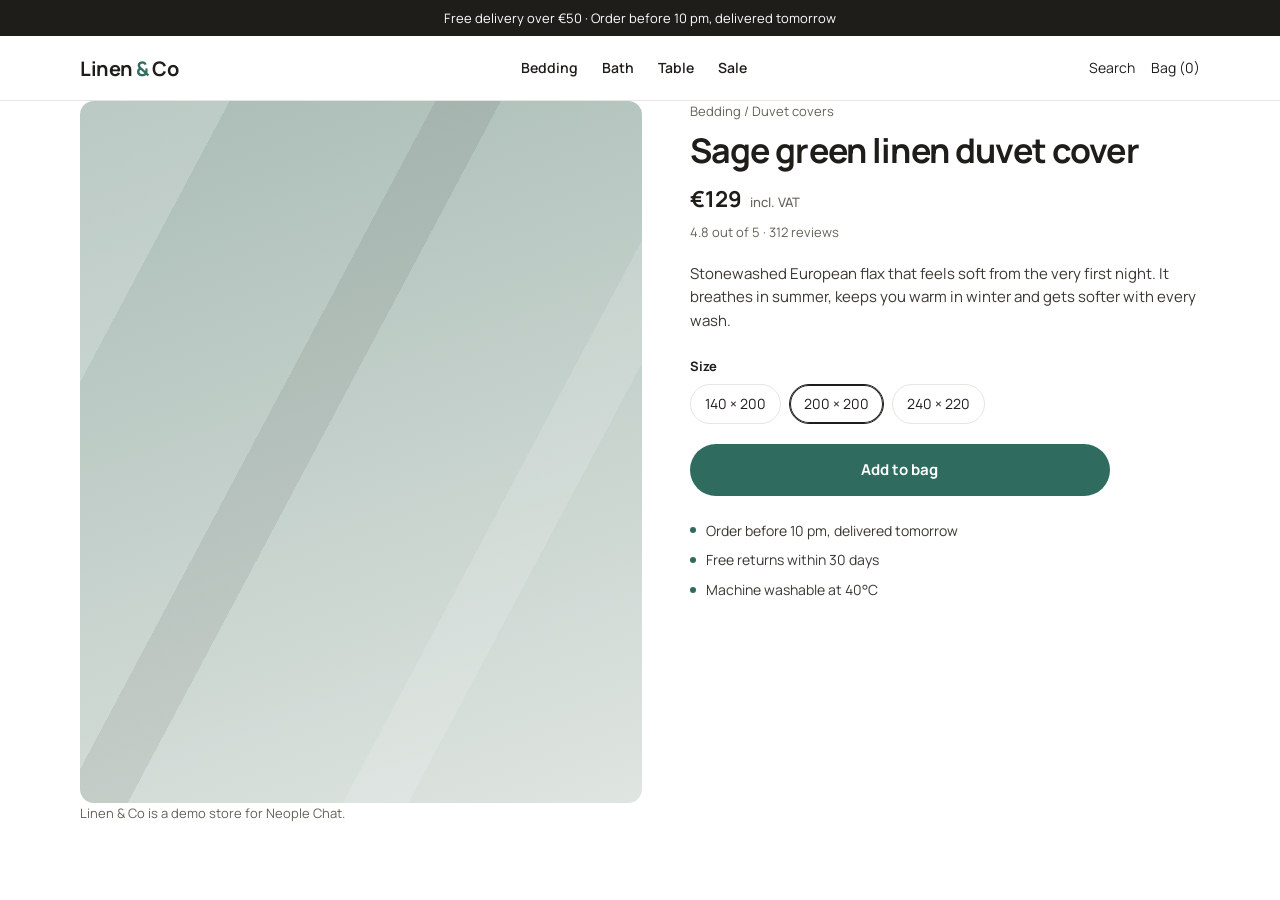
==== index.html @ baf82817 "Linen & Co demo store with the Neople Chat widget Co-Authored-By: Claude Opus 5.5 <noreply@anthropic" ====
<!doctype html>
<html lang="en">
    <head>
        <meta charset="UTF-8" />
        <meta name="viewport" content="width=device-width, initial-scale=1, viewport-fit=cover" />
        <meta name="robots" content="noindex" />
        <title>Linen &amp; Co · Chat with Nora</title>
        <link rel="preconnect" href="https://fonts.googleapis.com" />
        <link rel="preconnect" href="https://fonts.gstatic.com" crossorigin />
        <link rel="stylesheet" href="https://fonts.googleapis.com/css2?family=Manrope:wght@400;500;600;700&display=swap" />
        <style>
            body {
                margin: 0;
                background: #fff;
                color: #1f1d1a;
                font: 15px/1.55 Manrope, ui-sans-serif, system-ui, sans-serif;
            }
            .wrap {
                max-width: 1120px;
                margin: 0 auto;
                padding: 0 16px;
            }
            .topbar {
                background: #1f1d1a;
                color: #fff;
                padding: 8px 16px;
                text-align: center;
                font-size: 13px;
            }
            header {
                border-bottom: 1px solid #e8e5de;
            }
            header .wrap {
                display: flex;
                height: 64px;
                align-items: center;
                justify-content: space-between;
                gap: 20px;
            }
            .logo {
                font-size: 20px;
                font-weight: 700;
                letter-spacing: -0.025em;
            }
            .logo span,
            .points li::before {
                color: #2f6b5e;
            }
            nav {
                display: none;
                gap: 24px;
                font-size: 14px;
                font-weight: 600;
            }
            .tools {
                display: flex;
                gap: 16px;
                font-size: 14px;
            }
            main {
                display: grid;
                gap: 24px;
                padding-top: 20px;
                padding-bottom: 144px;
            }
            .photo {
                aspect-ratio: 4 / 5;
                border-radius: 14px;
                background:
                    linear-gradient(
                        118deg,
                        rgba(255, 255, 255, 0.2) 0 16%,
                        transparent 16% 38%,
                        rgba(0, 0, 0, 0.07) 38% 45%,
                        transparent 45% 68%,
                        rgba(255, 255, 255, 0.14) 68% 75%,
                        transparent 75%
                    ),
                    linear-gradient(160deg, #a9bcb5, #dfe5e1);
            }
            .muted {
                color: #66625a;
                font-size: 13px;
            }
            h1 {
                margin: 8px 0 10px;
                font-size: 28px;
                line-height: 1.25;
                letter-spacing: -0.025em;
            }
            .price {
                margin: 0;
                font-size: 22px;
                font-weight: 700;
            }
            .price small {
                margin-left: 4px;
                font-weight: 500;
            }
            .desc {
                max-width: 60ch;
                margin: 0 0 24px;
                color: #3b3833;
            }
            .label {
                margin: 0 0 8px;
                font-size: 13px;
                font-weight: 700;
            }
            .sizes {
                display: flex;
                flex-wrap: wrap;
                gap: 8px;
                margin-bottom: 20px;
            }
            .sizes span {
                border: 1px solid #e8e5de;
                border-radius: 999px;
                padding: 8px 14px;
                font-size: 14px;
            }
            .sizes .on {
                border-color: #1f1d1a;
                box-shadow: inset 0 0 0 1px #1f1d1a;
            }
            .add {
                display: flex;
                height: 52px;
                max-width: 420px;
                align-items: center;
                justify-content: center;
                border-radius: 999px;
                background: #2f6b5e;
                color: #fff;
                font-weight: 700;
            }
            .points {
                display: grid;
                gap: 8px;
                margin: 24px 0 0;
                padding: 0;
                list-style: none;
                color: #3b3833;
                font-size: 14px;
            }
            .points li {
                display: flex;
                align-items: center;
                gap: 10px;
            }
            .points li::before {
                content: "";
                width: 6px;
                height: 6px;
                flex-shrink: 0;
                border-radius: 50%;
                background: currentColor;
            }
            footer {
                padding-bottom: 32px;
                color: #66625a;
                font-size: 13px;
            }
            @media (min-width: 768px) {
                nav {
                    display: flex;
                }
                main {
                    grid-template-columns: 1.1fr 1fr;
                    gap: 48px;
                    padding-top: 32px;
                }
                h1 {
                    font-size: 34px;
                }
            }
        </style>
    </head>
    <body>
        <div class="topbar">Free delivery over €50 · Order before 10 pm, delivered tomorrow</div>
        <header>
            <div class="wrap">
                <span class="logo">Linen <span>&amp;</span> Co</span>
                <nav aria-label="Shop">
                    <span>Bedding</span>
                    <span>Bath</span>
                    <span>Table</span>
                    <span>Sale</span>
                </nav>
                <div class="tools">
                    <span>Search</span>
                    <span>Bag (0)</span>
                </div>
            </div>
        </header>
        <main class="wrap">
            <div class="photo" role="img" aria-label="Sage green linen duvet cover on a bed"></div>
            <div>
                <p class="muted" style="margin: 0">Bedding / Duvet covers</p>
                <h1>Sage green linen duvet cover</h1>
                <p class="price">€129 <small class="muted">incl. VAT</small></p>
                <p class="muted" style="margin: 6px 0 20px">4.8 out of 5 · 312 reviews</p>
                <p class="desc">
                    Stonewashed European flax that feels soft from the very first night. It breathes in summer, keeps
                    you warm in winter and gets softer with every wash.
                </p>
                <p class="label">Size</p>
                <div class="sizes">
                    <span>140 × 200</span>
                    <span class="on">200 × 200</span>
                    <span>240 × 220</span>
                </div>
                <span class="add">Add to bag</span>
                <ul class="points">
                    <li>Order before 10 pm, delivered tomorrow</li>
                    <li>Free returns within 30 days</li>
                    <li>Machine washable at 40°C</li>
                </ul>
            </div>
        </main>
        <footer class="wrap">Linen &amp; Co is a demo store for Neople Chat.</footer>
        <!-- Neople Chat, as a customer puts it on their own site: one script tag from the widget's admin page. -->
        <script src="https://chat.endpoints.neople-chat.cloud.goog/v1/widget.js" data-widget="WIDGET_KEY" async></script>
    </body>
</html>
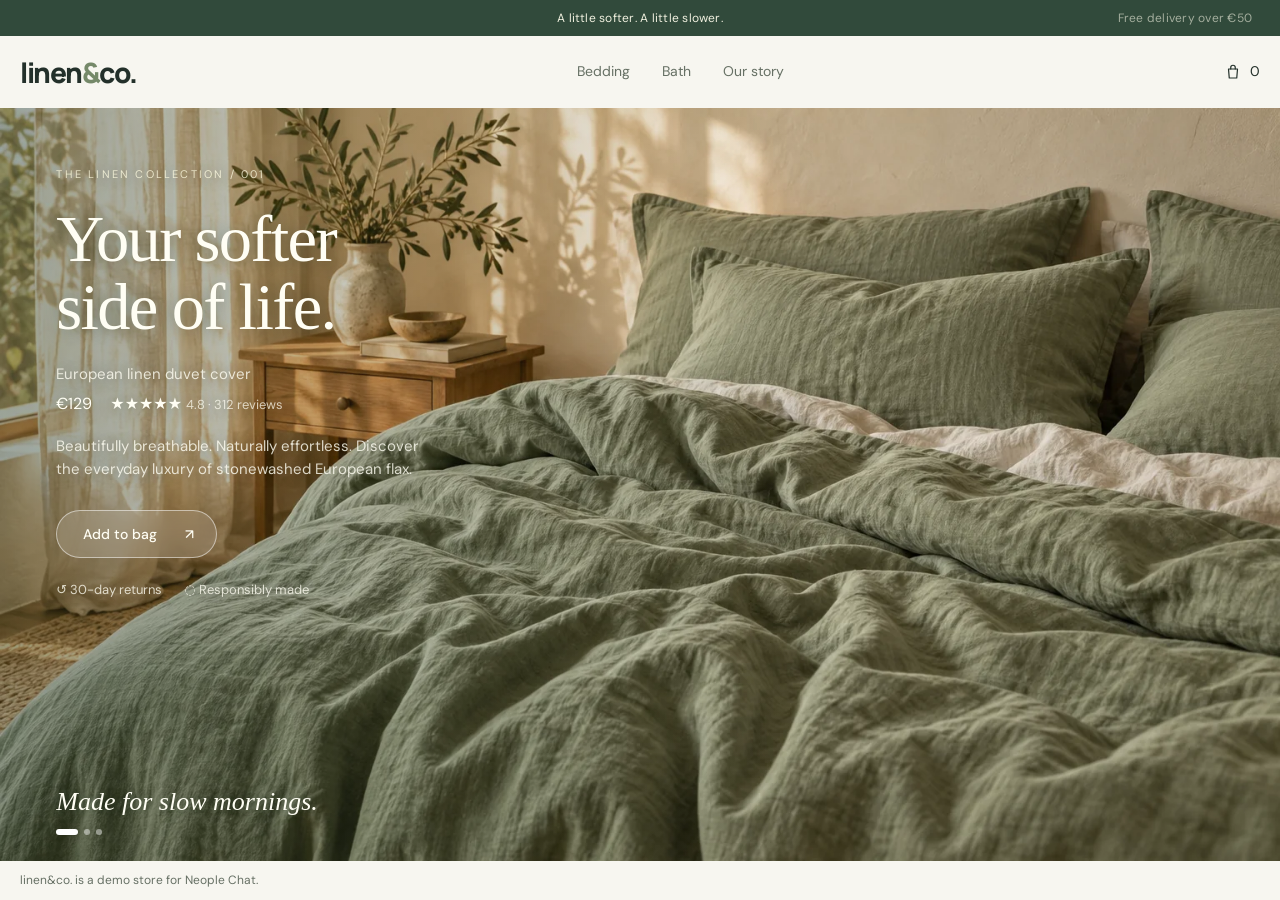
==== commit 9bf5a343: "Restyle the store like the handover prototype: sage linen photo, serif hero, the widget's greens Co-" ====
--- a/index.html
+++ b/index.html
@@ -4,222 +4,290 @@
         <meta charset="UTF-8" />
         <meta name="viewport" content="width=device-width, initial-scale=1, viewport-fit=cover" />
         <meta name="robots" content="noindex" />
-        <title>Linen &amp; Co · Chat with Nora</title>
+        <title>linen&amp;co. · Chat with Nora</title>
         <link rel="preconnect" href="https://fonts.googleapis.com" />
         <link rel="preconnect" href="https://fonts.gstatic.com" crossorigin />
-        <link rel="stylesheet" href="https://fonts.googleapis.com/css2?family=Manrope:wght@400;500;600;700&display=swap" />
+        <link
+            rel="stylesheet"
+            href="https://fonts.googleapis.com/css2?family=DM+Sans:wght@400;500;600&family=Manrope:wght@700;800&display=swap"
+        />
+        <link rel="preload" as="image" href="images/bedroom.webp" imagesrcset="images/bedroom-768.webp 768w, images/bedroom.webp 1536w" imagesizes="100vw" />
         <style>
+            /* The shop from the handover prototype ("linen&co."): one full-bleed photo of sage linen, the same greens and
+               ivory as the widget's Ivory finish, so the page and Nora's glass panel read as one design. */
+            :root {
+                --forest: #314a3b;
+                --banner-ink: #f0f0df;
+                --ivory: #f7f6f0;
+                --ink: #23302a;
+                --muted: #667064;
+                --sage: #758969;
+                --on-photo: #fffef4;
+                --on-photo-soft: rgba(255, 254, 242, 0.8);
+                --serif: Georgia, "Times New Roman", serif;
+                --sans: "DM Sans", ui-sans-serif, system-ui, -apple-system, sans-serif;
+                --brand: Manrope, ui-sans-serif, system-ui, sans-serif;
+            }
+            * {
+                box-sizing: border-box;
+            }
+            html,
+            body {
+                height: 100%;
+            }
             body {
                 margin: 0;
-                background: #fff;
-                color: #1f1d1a;
-                font: 15px/1.55 Manrope, ui-sans-serif, system-ui, sans-serif;
-            }
-            .wrap {
-                max-width: 1120px;
-                margin: 0 auto;
-                padding: 0 16px;
-            }
-            .topbar {
-                background: #1f1d1a;
-                color: #fff;
-                padding: 8px 16px;
-                text-align: center;
+                display: flex;
+                flex-direction: column;
+                background: var(--ivory);
+                color: var(--ink);
+                font: 15px/1.55 var(--sans);
+                -webkit-font-smoothing: antialiased;
+            }
+            .banner {
+                position: relative;
+                display: flex;
+                align-items: center;
+                justify-content: center;
+                height: 36px;
+                padding: 0 max(16px, env(safe-area-inset-right, 0px)) 0 max(16px, env(safe-area-inset-left, 0px));
+                background: var(--forest);
+                color: var(--banner-ink);
+                font-size: 12px;
+                letter-spacing: 0.02em;
+            }
+            .banner span {
+                position: absolute;
+                right: max(28px, env(safe-area-inset-right, 0px));
+                opacity: 0.6;
+            }
+            header {
+                display: flex;
+                align-items: center;
+                justify-content: space-between;
+                gap: 24px;
+                height: 72px;
+                padding: 0 max(20px, env(safe-area-inset-right, 0px)) 0 max(20px, env(safe-area-inset-left, 0px));
+                background: var(--ivory);
+            }
+            .logo {
+                font: 800 28px/1 var(--brand);
+                letter-spacing: -1.5px;
+            }
+            .logo span {
+                color: var(--sage);
+            }
+            nav {
+                display: flex;
+                gap: 32px;
+                color: var(--muted);
+                font-size: 14px;
+            }
+            .bag {
+                display: inline-flex;
+                align-items: center;
+                gap: 8px;
+                color: var(--ink);
+                font-size: 14px;
+            }
+            .hero {
+                position: relative;
+                flex: 1;
+                min-height: 560px;
+                overflow: hidden;
+                color: var(--on-photo);
+            }
+            .hero img {
+                position: absolute;
+                inset: 0;
+                width: 100%;
+                height: 100%;
+                object-fit: cover;
+                object-position: center 58%;
+            }
+            /* Darker on the left, where the words stand on the photo. */
+            .hero::after {
+                content: "";
+                position: absolute;
+                inset: 0;
+                background: linear-gradient(90deg, rgba(18, 41, 28, 0.42), rgba(18, 41, 28, 0.12) 46%, transparent 64%);
+            }
+            .details {
+                position: relative;
+                z-index: 1;
+                width: min(46%, 560px);
+                padding: clamp(36px, 6vh, 72px) clamp(24px, 4.4vw, 72px);
+                text-shadow: 0 1px 15px rgba(18, 41, 28, 0.35);
+            }
+            .eyebrow {
+                font-size: 11px;
+                letter-spacing: 2.2px;
+                color: rgba(255, 252, 226, 0.78);
+            }
+            h1 {
+                margin: 20px 0 22px;
+                font: 400 clamp(44px, 5.2vw, 76px)/1.02 var(--serif);
+                letter-spacing: -1.7px;
+                text-wrap: balance;
+            }
+            .name {
+                margin: 0 0 6px;
+                font-size: 15px;
+                color: var(--on-photo-soft);
+            }
+            .meta {
+                display: flex;
+                flex-wrap: wrap;
+                align-items: baseline;
+                gap: 6px 18px;
+                margin: 0 0 18px;
+                font-size: 16px;
+            }
+            .meta small {
+                color: rgba(255, 254, 242, 0.72);
                 font-size: 13px;
             }
-            header {
-                border-bottom: 1px solid #e8e5de;
-            }
-            header .wrap {
-                display: flex;
-                height: 64px;
-                align-items: center;
-                justify-content: space-between;
-                gap: 20px;
-            }
-            .logo {
-                font-size: 20px;
-                font-weight: 700;
-                letter-spacing: -0.025em;
-            }
-            .logo span,
-            .points li::before {
-                color: #2f6b5e;
-            }
-            nav {
-                display: none;
-                gap: 24px;
-                font-size: 14px;
-                font-weight: 600;
-            }
-            .tools {
-                display: flex;
-                gap: 16px;
-                font-size: 14px;
-            }
-            main {
-                display: grid;
-                gap: 24px;
-                padding-top: 20px;
-                padding-bottom: 144px;
-            }
-            .photo {
-                aspect-ratio: 4 / 5;
-                border-radius: 14px;
-                background:
-                    linear-gradient(
-                        118deg,
-                        rgba(255, 255, 255, 0.2) 0 16%,
-                        transparent 16% 38%,
-                        rgba(0, 0, 0, 0.07) 38% 45%,
-                        transparent 45% 68%,
-                        rgba(255, 255, 255, 0.14) 68% 75%,
-                        transparent 75%
-                    ),
-                    linear-gradient(160deg, #a9bcb5, #dfe5e1);
-            }
-            .muted {
-                color: #66625a;
+            .description {
+                max-width: 38ch;
+                margin: 0 0 28px;
+                color: var(--on-photo-soft);
+            }
+            .add {
+                display: inline-flex;
+                align-items: center;
+                gap: 28px;
+                height: 48px;
+                padding: 0 22px 0 26px;
+                border: 1px solid rgba(255, 255, 255, 0.5);
+                border-radius: 999px;
+                background: rgba(255, 255, 255, 0.14);
+                -webkit-backdrop-filter: blur(12px);
+                backdrop-filter: blur(12px);
+                color: var(--on-photo);
+                font: 500 14px/1 var(--sans);
+                text-shadow: none;
+            }
+            .benefits {
+                display: flex;
+                flex-wrap: wrap;
+                gap: 8px 22px;
+                margin-top: 22px;
+                color: rgba(255, 254, 242, 0.78);
                 font-size: 13px;
             }
-            h1 {
-                margin: 8px 0 10px;
-                font-size: 28px;
-                line-height: 1.25;
-                letter-spacing: -0.025em;
-            }
-            .price {
-                margin: 0;
-                font-size: 22px;
-                font-weight: 700;
-            }
-            .price small {
-                margin-left: 4px;
-                font-weight: 500;
-            }
-            .desc {
-                max-width: 60ch;
-                margin: 0 0 24px;
-                color: #3b3833;
-            }
-            .label {
-                margin: 0 0 8px;
-                font-size: 13px;
-                font-weight: 700;
-            }
-            .sizes {
-                display: flex;
-                flex-wrap: wrap;
-                gap: 8px;
-                margin-bottom: 20px;
-            }
-            .sizes span {
-                border: 1px solid #e8e5de;
-                border-radius: 999px;
-                padding: 8px 14px;
-                font-size: 14px;
-            }
-            .sizes .on {
-                border-color: #1f1d1a;
-                box-shadow: inset 0 0 0 1px #1f1d1a;
-            }
-            .add {
-                display: flex;
-                height: 52px;
-                max-width: 420px;
-                align-items: center;
-                justify-content: center;
-                border-radius: 999px;
-                background: #2f6b5e;
-                color: #fff;
-                font-weight: 700;
-            }
-            .points {
-                display: grid;
-                gap: 8px;
-                margin: 24px 0 0;
-                padding: 0;
-                list-style: none;
-                color: #3b3833;
-                font-size: 14px;
-            }
-            .points li {
-                display: flex;
-                align-items: center;
-                gap: 10px;
-            }
-            .points li::before {
-                content: "";
+            .tag {
+                position: absolute;
+                z-index: 1;
+                left: clamp(24px, 4.4vw, 72px);
+                bottom: 44px;
+                font: italic 400 26px/1.2 var(--serif);
+                text-shadow: 0 1px 12px rgba(18, 41, 28, 0.4);
+            }
+            .dots {
+                position: absolute;
+                z-index: 1;
+                left: clamp(24px, 4.4vw, 72px);
+                bottom: 26px;
+                display: flex;
+                gap: 6px;
+            }
+            .dots span {
                 width: 6px;
                 height: 6px;
-                flex-shrink: 0;
                 border-radius: 50%;
-                background: currentColor;
+                background: rgba(255, 255, 255, 0.45);
+            }
+            .dots span:first-child {
+                width: 22px;
+                border-radius: 3px;
+                background: #fff;
             }
             footer {
-                padding-bottom: 32px;
-                color: #66625a;
-                font-size: 13px;
-            }
-            @media (min-width: 768px) {
+                padding: 10px max(20px, env(safe-area-inset-left, 0px)) calc(10px + env(safe-area-inset-bottom, 0px));
+                color: var(--muted);
+                font-size: 12px;
+            }
+            @media (max-width: 1023px) {
+                .details {
+                    width: min(62%, 520px);
+                }
+            }
+            /* On a phone the words take the top of the photo and the widget the bottom. */
+            @media (max-width: 640px) {
+                .banner span,
                 nav {
-                    display: flex;
-                }
-                main {
-                    grid-template-columns: 1.1fr 1fr;
-                    gap: 48px;
-                    padding-top: 32px;
+                    display: none;
+                }
+                header {
+                    height: 60px;
+                }
+                .logo {
+                    font-size: 24px;
+                }
+                .hero {
+                    min-height: 0;
+                }
+                .hero::after {
+                    background: linear-gradient(180deg, rgba(18, 41, 28, 0.45), rgba(18, 41, 28, 0.08) 55%, transparent 75%);
+                }
+                .details {
+                    width: 100%;
+                    padding: 28px 22px;
                 }
                 h1 {
-                    font-size: 34px;
+                    font-size: 42px;
+                    margin: 14px 0 16px;
+                }
+                .description,
+                .benefits,
+                .tag,
+                .dots {
+                    display: none;
                 }
             }
         </style>
     </head>
     <body>
-        <div class="topbar">Free delivery over €50 · Order before 10 pm, delivered tomorrow</div>
+        <div class="banner">A little softer. A little slower. <span>Free delivery over €50</span></div>
         <header>
-            <div class="wrap">
-                <span class="logo">Linen <span>&amp;</span> Co</span>
-                <nav aria-label="Shop">
-                    <span>Bedding</span>
-                    <span>Bath</span>
-                    <span>Table</span>
-                    <span>Sale</span>
-                </nav>
-                <div class="tools">
-                    <span>Search</span>
-                    <span>Bag (0)</span>
-                </div>
+            <span class="logo">linen<span>&amp;</span>co.</span>
+            <nav aria-label="Shop">
+                <span>Bedding</span>
+                <span>Bath</span>
+                <span>Our story</span>
+            </nav>
+            <span class="bag">
+                <svg width="18" height="18" viewBox="0 0 24 24" fill="none" stroke="currentColor" stroke-width="1.6" stroke-linecap="round" stroke-linejoin="round" aria-hidden="true">
+                    <path d="M6 8h12l-1 12H7L6 8Z" />
+                    <path d="M9 8V6a3 3 0 0 1 6 0v2" />
+                </svg>
+                0
+            </span>
+        </header>
+        <main class="hero">
+            <img
+                src="images/bedroom.webp"
+                srcset="images/bedroom-768.webp 768w, images/bedroom.webp 1536w"
+                sizes="100vw"
+                alt="A sage green linen duvet cover on a bed in a warm bedroom"
+            />
+            <div class="details">
+                <span class="eyebrow">THE LINEN COLLECTION / 001</span>
+                <h1>Your softer<br />side of life.</h1>
+                <p class="name">European linen duvet cover</p>
+                <p class="meta"><span>€129</span><span>★★★★★ <small>4.8 · 312 reviews</small></span></p>
+                <p class="description">
+                    Beautifully breathable. Naturally effortless. Discover the everyday luxury of stonewashed European
+                    flax.
+                </p>
+                <span class="add">Add to bag <span aria-hidden="true">↗</span></span>
+                <div class="benefits"><span>↺ 30-day returns</span><span>◌ Responsibly made</span></div>
             </div>
-        </header>
-        <main class="wrap">
-            <div class="photo" role="img" aria-label="Sage green linen duvet cover on a bed"></div>
-            <div>
-                <p class="muted" style="margin: 0">Bedding / Duvet covers</p>
-                <h1>Sage green linen duvet cover</h1>
-                <p class="price">€129 <small class="muted">incl. VAT</small></p>
-                <p class="muted" style="margin: 6px 0 20px">4.8 out of 5 · 312 reviews</p>
-                <p class="desc">
-                    Stonewashed European flax that feels soft from the very first night. It breathes in summer, keeps
-                    you warm in winter and gets softer with every wash.
-                </p>
-                <p class="label">Size</p>
-                <div class="sizes">
-                    <span>140 × 200</span>
-                    <span class="on">200 × 200</span>
-                    <span>240 × 220</span>
-                </div>
-                <span class="add">Add to bag</span>
-                <ul class="points">
-                    <li>Order before 10 pm, delivered tomorrow</li>
-                    <li>Free returns within 30 days</li>
-                    <li>Machine washable at 40°C</li>
-                </ul>
-            </div>
+            <span class="tag">Made for slow mornings.</span>
+            <div class="dots" aria-hidden="true"><span></span><span></span><span></span></div>
         </main>
-        <footer class="wrap">Linen &amp; Co is a demo store for Neople Chat.</footer>
+        <footer>linen&amp;co. is a demo store for Neople Chat.</footer>
         <!-- Neople Chat, as a customer puts it on their own site: one script tag from the widget's admin page. -->
-        <script src="https://chat.endpoints.neople-chat.cloud.goog/v1/widget.js" data-widget="WIDGET_KEY" async></script>
+        <script src="https://chat.endpoints.neople-chat.cloud.goog/v1/widget.js" data-widget="wk_-61FJ5waTxa6DfnunDwoNt" async></script>
     </body>
 </html>
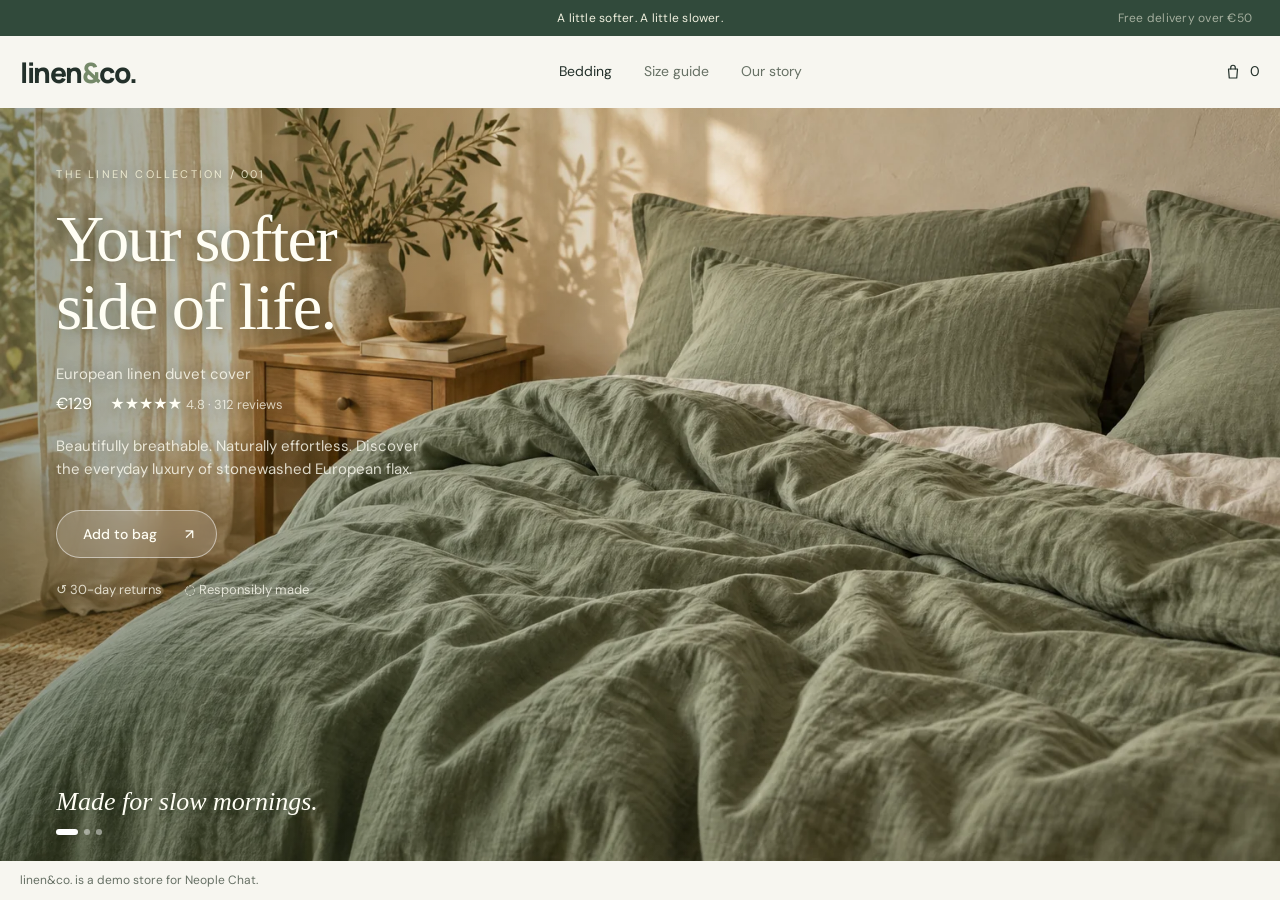
==== commit c8357fad: "A size guide page for Nora to open, and a nav that links the pages The banner, header and footer mov" ====
--- a/index.html
+++ b/index.html
@@ -11,85 +11,11 @@
             rel="stylesheet"
             href="https://fonts.googleapis.com/css2?family=DM+Sans:wght@400;500;600&family=Manrope:wght@700;800&display=swap"
         />
+        <link rel="stylesheet" href="shop.css" />
         <link rel="preload" as="image" href="images/bedroom.webp" imagesrcset="images/bedroom-768.webp 768w, images/bedroom.webp 1536w" imagesizes="100vw" />
         <style>
             /* The shop from the handover prototype ("linen&co."): one full-bleed photo of sage linen, the same greens and
                ivory as the widget's Ivory finish, so the page and Nora's glass panel read as one design. */
-            :root {
-                --forest: #314a3b;
-                --banner-ink: #f0f0df;
-                --ivory: #f7f6f0;
-                --ink: #23302a;
-                --muted: #667064;
-                --sage: #758969;
-                --on-photo: #fffef4;
-                --on-photo-soft: rgba(255, 254, 242, 0.8);
-                --serif: Georgia, "Times New Roman", serif;
-                --sans: "DM Sans", ui-sans-serif, system-ui, -apple-system, sans-serif;
-                --brand: Manrope, ui-sans-serif, system-ui, sans-serif;
-            }
-            * {
-                box-sizing: border-box;
-            }
-            html,
-            body {
-                height: 100%;
-            }
-            body {
-                margin: 0;
-                display: flex;
-                flex-direction: column;
-                background: var(--ivory);
-                color: var(--ink);
-                font: 15px/1.55 var(--sans);
-                -webkit-font-smoothing: antialiased;
-            }
-            .banner {
-                position: relative;
-                display: flex;
-                align-items: center;
-                justify-content: center;
-                height: 36px;
-                padding: 0 max(16px, env(safe-area-inset-right, 0px)) 0 max(16px, env(safe-area-inset-left, 0px));
-                background: var(--forest);
-                color: var(--banner-ink);
-                font-size: 12px;
-                letter-spacing: 0.02em;
-            }
-            .banner span {
-                position: absolute;
-                right: max(28px, env(safe-area-inset-right, 0px));
-                opacity: 0.6;
-            }
-            header {
-                display: flex;
-                align-items: center;
-                justify-content: space-between;
-                gap: 24px;
-                height: 72px;
-                padding: 0 max(20px, env(safe-area-inset-right, 0px)) 0 max(20px, env(safe-area-inset-left, 0px));
-                background: var(--ivory);
-            }
-            .logo {
-                font: 800 28px/1 var(--brand);
-                letter-spacing: -1.5px;
-            }
-            .logo span {
-                color: var(--sage);
-            }
-            nav {
-                display: flex;
-                gap: 32px;
-                color: var(--muted);
-                font-size: 14px;
-            }
-            .bag {
-                display: inline-flex;
-                align-items: center;
-                gap: 8px;
-                color: var(--ink);
-                font-size: 14px;
-            }
             .hero {
                 position: relative;
                 flex: 1;
@@ -202,11 +128,6 @@
                 border-radius: 3px;
                 background: #fff;
             }
-            footer {
-                padding: 10px max(20px, env(safe-area-inset-left, 0px)) calc(10px + env(safe-area-inset-bottom, 0px));
-                color: var(--muted);
-                font-size: 12px;
-            }
             @media (max-width: 1023px) {
                 .details {
                     width: min(62%, 520px);
@@ -214,16 +135,6 @@
             }
             /* On a phone the words take the top of the photo and the widget the bottom. */
             @media (max-width: 640px) {
-                .banner span,
-                nav {
-                    display: none;
-                }
-                header {
-                    height: 60px;
-                }
-                .logo {
-                    font-size: 24px;
-                }
                 .hero {
                     min-height: 0;
                 }
@@ -250,10 +161,10 @@
     <body>
         <div class="banner">A little softer. A little slower. <span>Free delivery over €50</span></div>
         <header>
-            <span class="logo">linen<span>&amp;</span>co.</span>
+            <a class="logo" href="./">linen<span>&amp;</span>co.</a>
             <nav aria-label="Shop">
-                <span>Bedding</span>
-                <span>Bath</span>
+                <a href="./" aria-current="page">Bedding</a>
+                <a href="size-guide.html">Size guide</a>
                 <span>Our story</span>
             </nav>
             <span class="bag">
--- a/shop.css
+++ b/shop.css
@@ -0,0 +1,112 @@
+/* The shop's frame, shared by every page: the banner, the header and the footer, in the same greens and ivory as
+   the widget's Ivory finish. */
+:root {
+    --forest: #314a3b;
+    --banner-ink: #f0f0df;
+    --ivory: #f7f6f0;
+    --ink: #23302a;
+    --muted: #667064;
+    --sage: #758969;
+    --on-photo: #fffef4;
+    --on-photo-soft: rgba(255, 254, 242, 0.8);
+    --serif: Georgia, "Times New Roman", serif;
+    --sans: "DM Sans", ui-sans-serif, system-ui, -apple-system, sans-serif;
+    --brand: Manrope, ui-sans-serif, system-ui, sans-serif;
+}
+* {
+    box-sizing: border-box;
+}
+html,
+body {
+    height: 100%;
+}
+body {
+    margin: 0;
+    display: flex;
+    flex-direction: column;
+    background: var(--ivory);
+    color: var(--ink);
+    font: 15px/1.55 var(--sans);
+    -webkit-font-smoothing: antialiased;
+}
+/* A page taller than the window must not squeeze the frame: the body is a column exactly as tall as the window. */
+.banner,
+header,
+footer {
+    flex-shrink: 0;
+}
+.banner {
+    position: relative;
+    display: flex;
+    align-items: center;
+    justify-content: center;
+    height: 36px;
+    padding: 0 max(16px, env(safe-area-inset-right, 0px)) 0 max(16px, env(safe-area-inset-left, 0px));
+    background: var(--forest);
+    color: var(--banner-ink);
+    font-size: 12px;
+    letter-spacing: 0.02em;
+}
+.banner span {
+    position: absolute;
+    right: max(28px, env(safe-area-inset-right, 0px));
+    opacity: 0.6;
+}
+header {
+    display: flex;
+    align-items: center;
+    justify-content: space-between;
+    gap: 24px;
+    height: 72px;
+    padding: 0 max(20px, env(safe-area-inset-right, 0px)) 0 max(20px, env(safe-area-inset-left, 0px));
+    background: var(--ivory);
+}
+.logo {
+    font: 800 28px/1 var(--brand);
+    letter-spacing: -1.5px;
+}
+.logo span {
+    color: var(--sage);
+}
+nav {
+    display: flex;
+    gap: 32px;
+    color: var(--muted);
+    font-size: 14px;
+}
+.bag {
+    display: inline-flex;
+    align-items: center;
+    gap: 8px;
+    color: var(--ink);
+    font-size: 14px;
+}
+nav a {
+    color: inherit;
+    text-decoration: none;
+}
+nav a:hover,
+nav a[aria-current="page"] {
+    color: var(--ink);
+}
+.logo {
+    color: inherit;
+    text-decoration: none;
+}
+footer {
+    padding: 10px max(20px, env(safe-area-inset-left, 0px)) calc(10px + env(safe-area-inset-bottom, 0px));
+    color: var(--muted);
+    font-size: 12px;
+}
+@media (max-width: 640px) {
+    .banner span,
+    nav {
+        display: none;
+    }
+    header {
+        height: 60px;
+    }
+    .logo {
+        font-size: 24px;
+    }
+}
